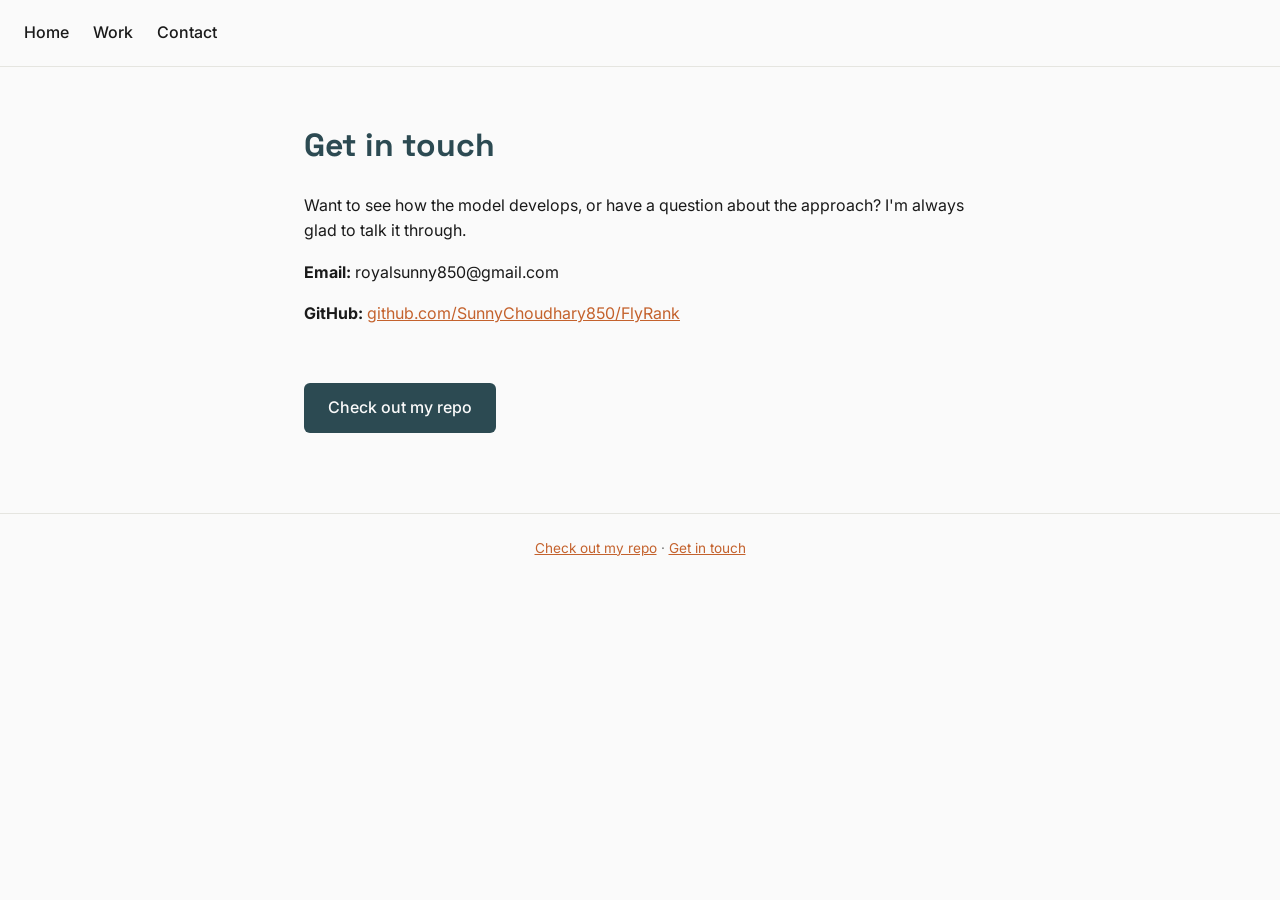
==== docs/contact.html @ d95510a7 "Add files via upload" ====
<!DOCTYPE html>
<html lang="en">
<head>
<meta charset="UTF-8">
<meta name="viewport" content="width=device-width, initial-scale=1.0">
<title>Contact — Sunny Choudhary</title>
<link rel="icon" type="image/svg+xml" href="logo-favicon.svg">
<link rel="preconnect" href="https://fonts.googleapis.com">
<link href="https://fonts.googleapis.com/css2?family=Space+Grotesk:wght@500;700&family=Inter:wght@400;500&display=swap" rel="stylesheet">
<link rel="stylesheet" href="style.css">
</head>
<body>
  <nav>
    <a href="index.html">Home</a>
    <a href="work.html">Work</a>
    <a href="contact.html">Contact</a>
  </nav>

  <div class="wrap">
    <h1>Get in touch</h1>
    <p>Want to see how the model develops, or have a question about the
    approach? I'm always glad to talk it through.</p>

    <p><strong>Email:</strong> royalsunny850@gmail.com</p>
    <p><strong>GitHub:</strong>
      <a href="https://github.com/SunnyChoudhary850/FlyRank">github.com/SunnyChoudhary850/FlyRank</a>
    </p>

    <p style="margin-top:2rem;">
      <a class="cta" href="https://github.com/SunnyChoudhary850/FlyRank">Check out my repo</a>
    </p>
  </div>

  <footer>
    <a href="https://github.com/SunnyChoudhary850/FlyRank">Check out my repo</a> ·
    <a href="contact.html">Get in touch</a>
  </footer>
</body>
</html>
---- docs/style.css ----
:root {
  --text: #1A1A1A;
  --bg: #FAFAFA;
  --main: #2C4A52;
  --accent: #C4622D;
}

* { box-sizing: border-box; }

body {
  margin: 0;
  background: var(--bg);
  color: var(--text);
  font-family: 'Inter', sans-serif;
  line-height: 1.6;
}

h1, h2, h3 {
  font-family: 'Space Grotesk', sans-serif;
  color: var(--main);
}

a { color: var(--accent); }

.wrap {
  max-width: 720px;
  margin: 0 auto;
  padding: 2rem 1.5rem 4rem;
}

nav {
  display: flex;
  gap: 1.5rem;
  padding: 1.25rem 1.5rem;
  border-bottom: 1px solid #e5e5e0;
  font-weight: 500;
}

nav a {
  color: var(--text);
  text-decoration: none;
}

nav a:hover { color: var(--accent); }

.hero {
  text-align: center;
  padding: 3rem 1rem 2rem;
}

.hero h1 { font-size: 2.2rem; margin-bottom: 0.5rem; }

.proof-number {
  font-family: 'Space Grotesk', sans-serif;
  font-size: 2.5rem;
  color: var(--accent);
  font-weight: 700;
  margin: 1rem 0 0.25rem;
}

.cta {
  display: inline-block;
  margin-top: 1.5rem;
  padding: 0.75rem 1.5rem;
  background: var(--main);
  color: #FAFAFA;
  text-decoration: none;
  border-radius: 6px;
  font-weight: 500;
}

.cta:hover { opacity: 0.9; }

.card {
  border: 1px solid #e5e5e0;
  border-radius: 10px;
  padding: 1.5rem;
  margin: 1.5rem 0;
  background: #fff;
}

.card img {
  max-width: 100%;
  border-radius: 6px;
  border: 1px solid #e5e5e0;
}

.limitation {
  border-left: 3px solid var(--accent);
  padding-left: 1rem;
  color: #444;
  font-size: 0.95rem;
}

.sidebar-bio {
  margin-top: 3rem;
  padding-top: 1.5rem;
  border-top: 1px solid #e5e5e0;
  font-size: 0.9rem;
  color: #555;
  display: flex;
  gap: 1rem;
  align-items: flex-start;
}

.sidebar-bio img {
  width: 64px;
  height: 64px;
  border-radius: 50%;
  object-fit: cover;
  flex-shrink: 0;
}

footer {
  text-align: center;
  padding: 1.5rem;
  border-top: 1px solid #e5e5e0;
  font-size: 0.85rem;
  color: #777;
}
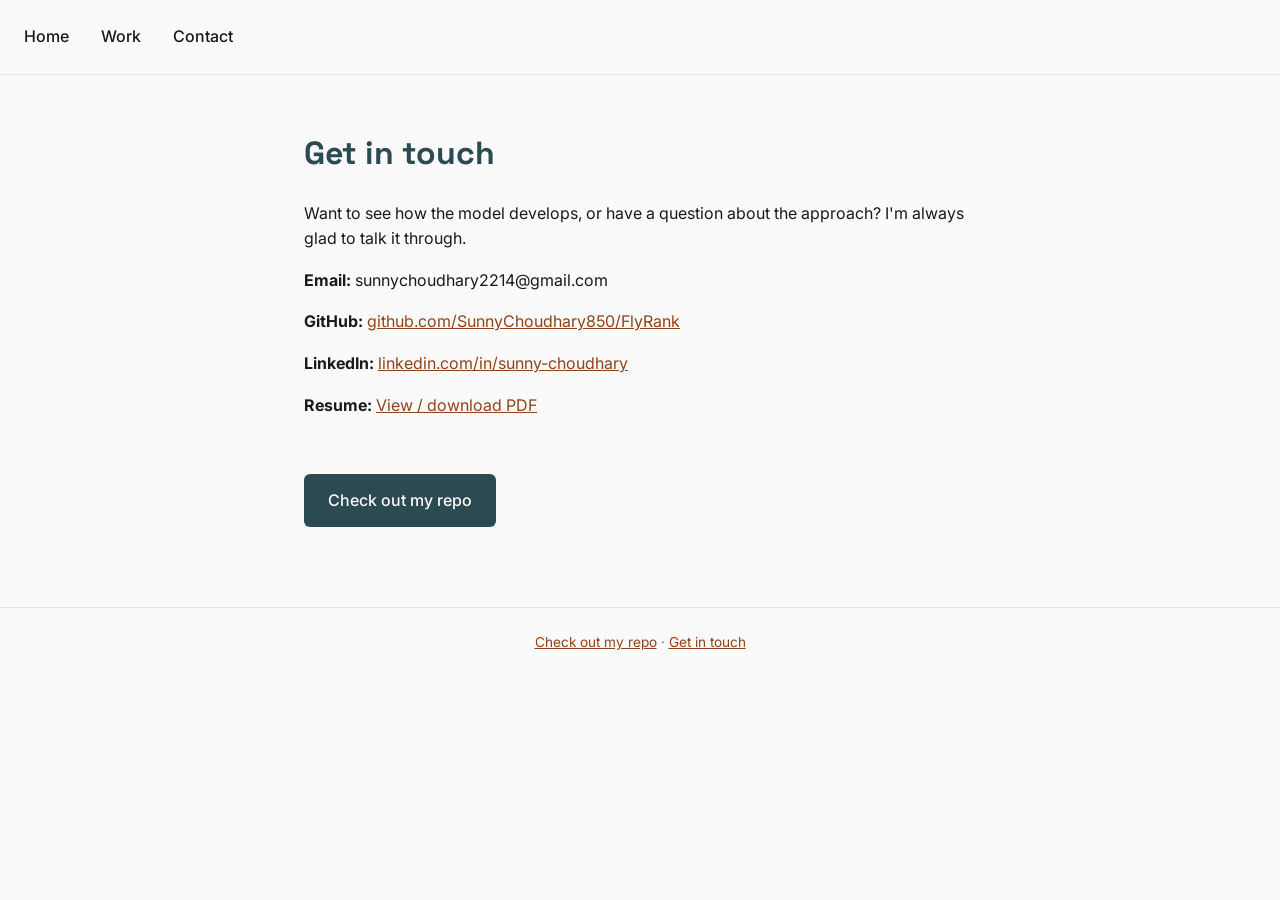
==== commit 8b23557b: "Update contact.html" ====
--- a/docs/contact.html
+++ b/docs/contact.html
@@ -21,9 +21,15 @@
     <p>Want to see how the model develops, or have a question about the
     approach? I'm always glad to talk it through.</p>
 
-    <p><strong>Email:</strong> royalsunny850@gmail.com</p>
+    <p><strong>Email:</strong> sunnychoudhary2214@gmail.com</p>
     <p><strong>GitHub:</strong>
       <a href="https://github.com/SunnyChoudhary850/FlyRank">github.com/SunnyChoudhary850/FlyRank</a>
+    </p>
+    <p><strong>LinkedIn:</strong>
+      <a href="https://www.linkedin.com/in/sunny-choudhary-4a284230b/">linkedin.com/in/sunny-choudhary</a>
+    </p>
+    <p><strong>Resume:</strong>
+      <a href="Sunny_Choudhary_Resume.pdf">View / download PDF</a>
     </p>
 
     <p style="margin-top:2rem;">
--- a/docs/style.css
+++ b/docs/style.css
@@ -3,6 +3,7 @@
   --bg: #FAFAFA;
   --main: #2C4A52;
   --accent: #C4622D;
+  --accent-text: #8F4319; /* darker variant, passes AA contrast for small text/links */
 }
 
 * { box-sizing: border-box; }
@@ -20,7 +21,7 @@
   color: var(--main);
 }
 
-a { color: var(--accent); }
+a { color: var(--accent-text); }
 
 .wrap {
   max-width: 720px;
@@ -30,8 +31,9 @@
 
 nav {
   display: flex;
-  gap: 1.5rem;
-  padding: 1.25rem 1.5rem;
+  flex-wrap: wrap;
+  gap: 0.5rem 1rem;
+  padding: 0.75rem 1rem;
   border-bottom: 1px solid #e5e5e0;
   font-weight: 500;
 }
@@ -39,9 +41,13 @@
 nav a {
   color: var(--text);
   text-decoration: none;
+  padding: 0.75rem 0.5rem;
+  min-height: 44px;
+  display: inline-flex;
+  align-items: center;
 }
 
-nav a:hover { color: var(--accent); }
+nav a:hover { color: var(--accent-text); }
 
 .hero {
   text-align: center;
@@ -61,12 +67,13 @@
 .cta {
   display: inline-block;
   margin-top: 1.5rem;
-  padding: 0.75rem 1.5rem;
+  padding: 0.85rem 1.5rem;
   background: var(--main);
   color: #FAFAFA;
   text-decoration: none;
   border-radius: 6px;
   font-weight: 500;
+  min-height: 44px;
 }
 
 .cta:hover { opacity: 0.9; }
@@ -81,6 +88,7 @@
 
 .card img {
   max-width: 100%;
+  height: auto;
   border-radius: 6px;
   border: 1px solid #e5e5e0;
 }
@@ -99,6 +107,7 @@
   font-size: 0.9rem;
   color: #555;
   display: flex;
+  flex-wrap: wrap;
   gap: 1rem;
   align-items: flex-start;
 }
@@ -118,3 +127,12 @@
   font-size: 0.85rem;
   color: #777;
 }
+
+footer a { color: var(--accent-text); }
+
+/* Mobile safety net */
+@media (max-width: 480px) {
+  .hero h1 { font-size: 1.7rem; }
+  .proof-number { font-size: 2rem; }
+  .wrap { padding: 1.5rem 1rem 3rem; }
+}
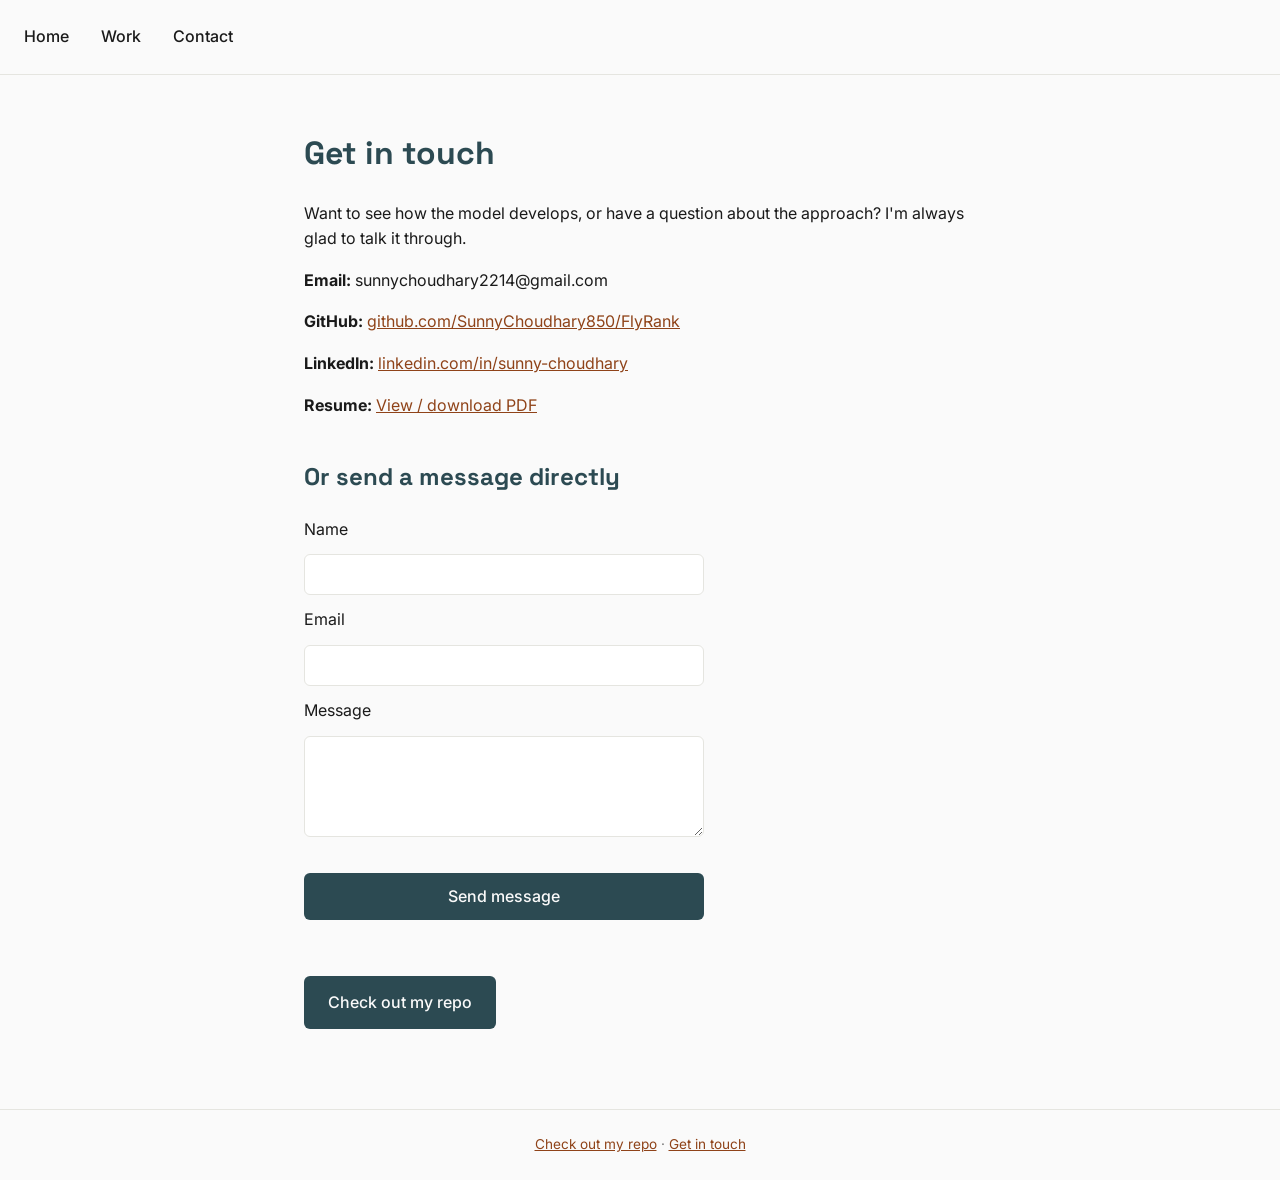
==== commit c9f38d41: "Update contact.html" ====
--- a/docs/contact.html
+++ b/docs/contact.html
@@ -32,6 +32,20 @@
       <a href="Sunny_Choudhary_Resume.pdf">View / download PDF</a>
     </p>
 
+    <h2 style="margin-top:2.5rem;">Or send a message directly</h2>
+    <form action="https://formspree.io/f/mwlennob" method="POST" style="display:flex; flex-direction:column; gap:0.75rem; max-width:400px; margin-top:1rem;">
+      <label for="name">Name</label>
+      <input type="text" id="name" name="name" required style="padding:0.6rem; border:1px solid #e5e5e0; border-radius:6px; font-family:inherit; font-size:1rem;">
+
+      <label for="email">Email</label>
+      <input type="email" id="email" name="_replyto" required style="padding:0.6rem; border:1px solid #e5e5e0; border-radius:6px; font-family:inherit; font-size:1rem;">
+
+      <label for="message">Message</label>
+      <textarea id="message" name="message" rows="4" required style="padding:0.6rem; border:1px solid #e5e5e0; border-radius:6px; font-family:inherit; font-size:1rem;"></textarea>
+
+      <button type="submit" class="cta" style="border:none; cursor:pointer; font-family:inherit; font-size:1rem;">Send message</button>
+    </form>
+
     <p style="margin-top:2rem;">
       <a class="cta" href="https://github.com/SunnyChoudhary850/FlyRank">Check out my repo</a>
     </p>
